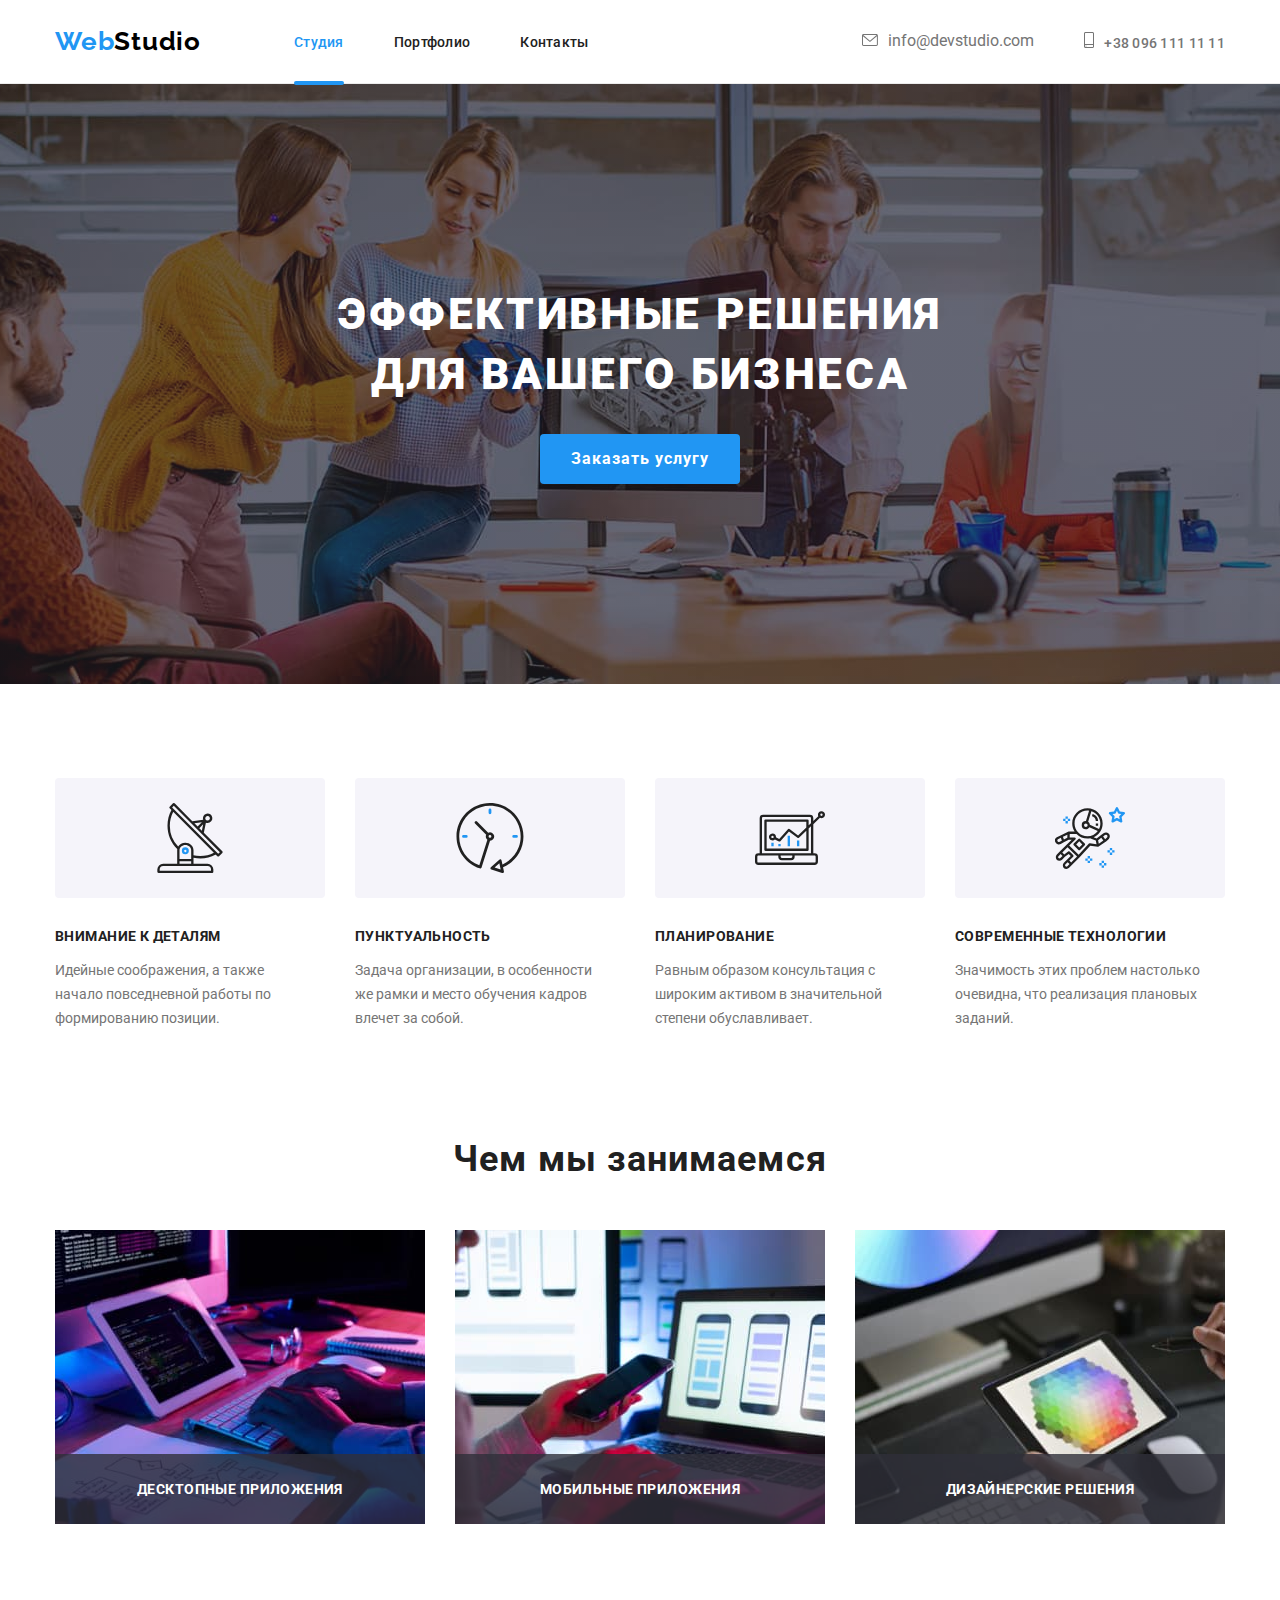
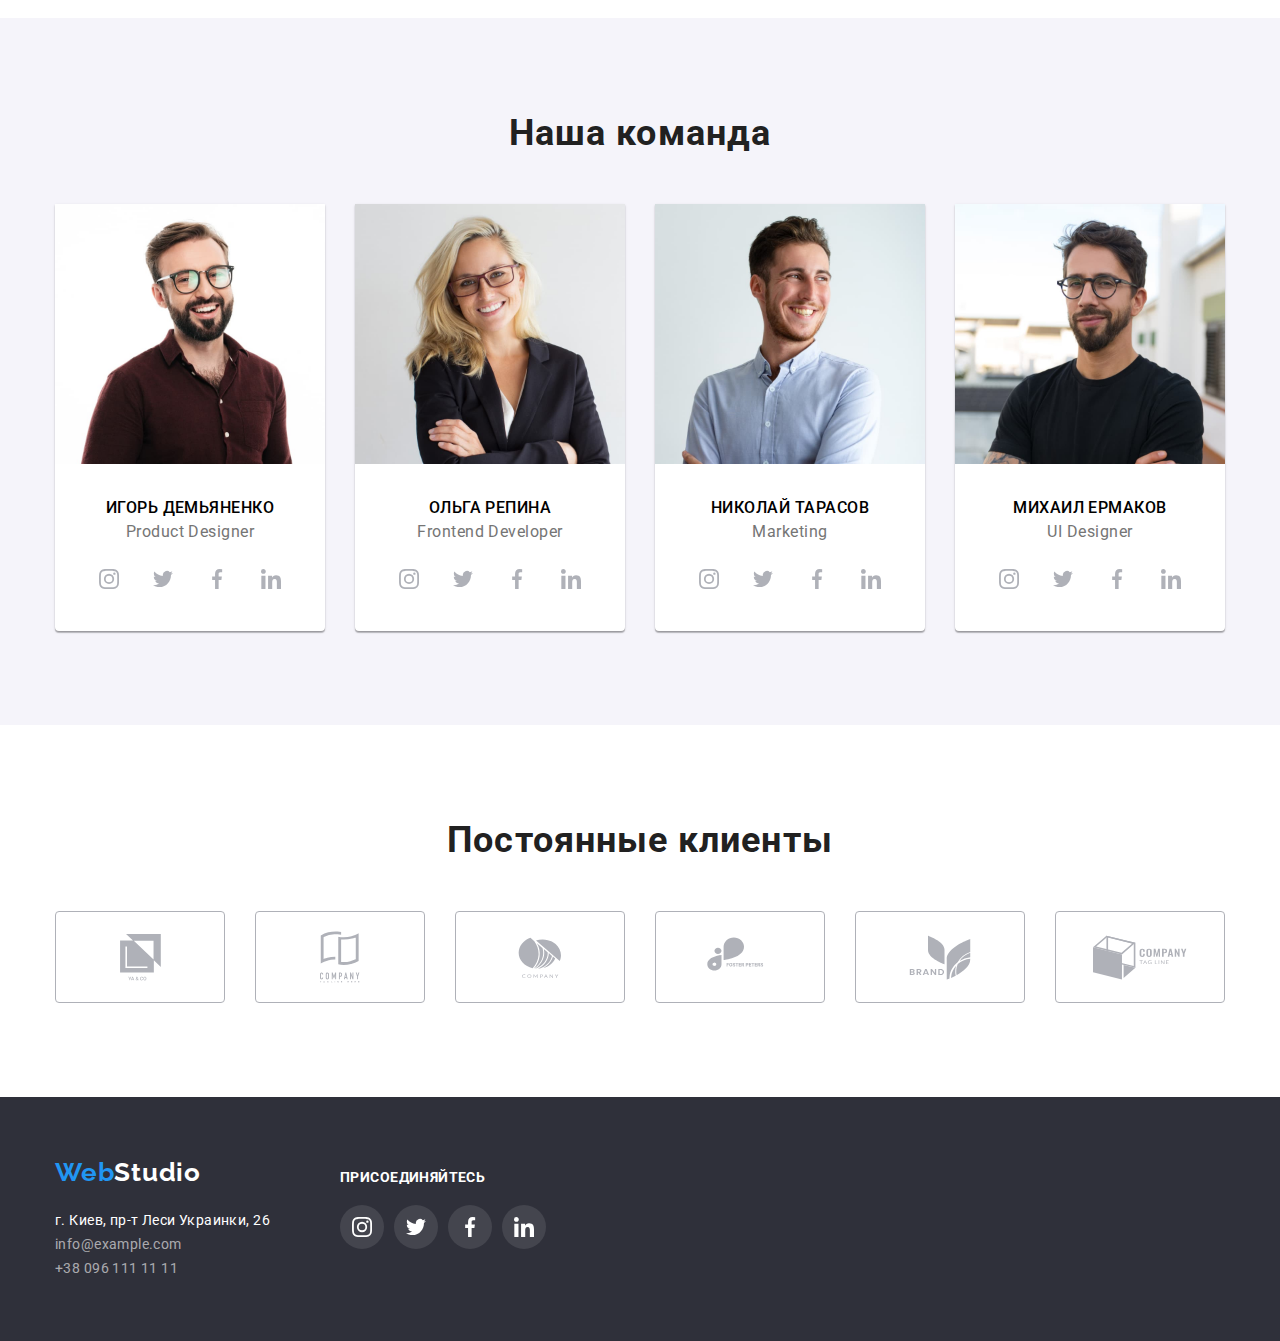
==== index.html @ 7029dd6f "Initial commit" ====
<!DOCTYPE html>
<html lang="ru">
  <head>
    <meta charset="UTF-8" />
    <meta http-equiv="X-UA-Compatible" content="IE=edge" />
    <meta name="viewport" content="width=device-width, initial-scale=1.0" />
    <title>Studio</title>
    <link rel="stylesheet" href="./css/normalize.css" />
    <link rel="stylesheet" href="./css/style.css" />
    <link rel="stylesheet" href="./css/modal.css">
    <link
      href="https://fonts.googleapis.com/css2?family=Raleway:wght@700&family=Roboto:wght@400;500;700;900&display=swap"
      rel="stylesheet"
    />
  </head>
  <body>
    <header class="header-sections">
      <div class="container header-container">
        <nav class="main-nav">
          <a class="webstudio" href="./index.html"
            ><span class="txt-bl">Web</span>Studio</a
          >
          <ul class="all-header">
            <li class="item header-link">
              <a href="./index.html" class="link current" >Студия</a>
            </li>
            <li class="item header-link">
              <a href="./portfolio.html" class="link">Портфолио</a>
            </li>
            <li class="item header-link"><a href="" class="link">Контакты</a></li>
          </ul>
          </nav>
          <ul class="header-contacts">
            <li class="item header-mail">
              <a class="header-mail-set link" href="mailto:info@devstudio.com">
                <svg class="header-mail-icon" width= "16" height= "12">
                  <use href="./images/symbol-defs.svg#icon-envelope"></use>
                </svg>info@devstudio.com</a>
            </li>
            <li class="item header-phone">
              <a class="header-phone-set link" href="tel:+380961111111">
                <svg class="header-phone-icon" width= "10" height= "16">
                <use href="./images/symbol-defs.svg#icon-smartphone"></use>
              </svg>+38 096 111 11 11</a>
            </li>
          </ul>
      </div>
    </header>
    <main>
      <section class="main-header-sections">
        <h1>
          Эффективные решения <br />
          для вашего бизнеса
        </h1>
        <button data-modal-open type="button" class="btn-open">Заказать услугу</button>
      </section>
      <section class="all-about-sections">
        <div class="container">
          <ul class="menu all-about">
            <li class="item">
              <div class="item-icon">
                <svg class="item-icon-svg">
                  <use href="./images/symbol-defs.svg#icon-antenna"></use>
                </svg>
              </div>
              <h3 class="item-text">Внимание к деталям</h3>
              <p class="about">
                Идейные соображения, а также <br />
                начало повседневной работы по <br />
                формированию позиции.
              </p>
            </li>
            <li class="item">
              <div class="item-icon">
                <svg class="item-icon-svg">
                  <use href="./images/symbol-defs.svg#icon-clock1"></use>
                </svg>
              </div>
              <h3 class="item-text">Пунктуальность</h3>
              <p class="about">
                Задача организации, в особенности <br />
                же рамки и место обучения кадров <br />
                влечет за собой.
              </p>
            </li>
            <li class="item">
              <div class="item-icon">
                <svg class="item-icon-svg">
                  <use href="./images/symbol-defs.svg#icon-diagram"></use>
                </svg>
              </div>
              <h3 class="item-text">Планирование</h3>
              <p class="about">
                Равным образом консультация с <br />
                широким активом в значительной <br />
                степени обуславливает.
              </p>
            </li>
            <li class="item">
              <div class="item-icon">
                <svg class="item-icon-svg">
                  <use href="./images/symbol-defs.svg#icon-astronaut"></use>
                </svg>
              </div>
              <h3 class="item-text">Современные технологии</h3>
              <p class="about">
                Значимость этих проблем настолько <br />
                очевидна, что реализация плановых <br />
                заданий.
              </p>
            </li>
          </ul>
        </div>
      </section>
      <section class="all-work-sections">
        <div class="container">
          <h2 class="work-text">Чем мы занимаемся</h2>
          <ul class="menu work-sections">
            <li class="item">
              <div class="work-application">
                <img src="./images/box1.jpg" alt="box1" width="370" />
                <h3 class="work-item-text">Десктопные приложения</h3>
              </div>
            </li>
            <li class="item">
              <div class="work-application">
                <img src="./images/box2.jpg" alt="box2" width="370" />
                <h3 class="work-item-text">Мобильные приложения</h3>
              </div>
            </li>
            <li class="item">
              <div class="work-application">
                <img src="./images/box3.jpg" alt="box3" width="370" />
                <h3 class="work-item-text">Дизайнерские решения</h3>
              </div>
            </li>
          </ul>
        </div>
        </section>
        <section class="team-sections">
          <div class="container">
            <h2>Наша команда</h2>
            <ul class="menu team-sections-box">
              <li class="item team">
                <img src="./images/igor.jpg" alt="igor" width="270" />
                <div class="team-text">
                  <h3 class="team-employee">Игорь Демьяненко</h3>
                  <p class="team-position">Product Designer</p>
                  <ul class="icons-list">
                    <li class="item">
                      <a class="links-list" href="">
                        <svg class="icon" width="20px" height="20px">
                          <use href="./images/symbol-defs.svg#icon-instagram"></use>
                        </svg>
                      </a>
                    </li>
                    <li class="item">
                      <a class="links-list" href="">
                        <svg class="icon" width="20px" height="20px">
                          <use href="./images/symbol-defs.svg#icon-twitter"></use>
                        </svg>
                      </a>
                    </li>
                    <li class="item">
                      <a class="links-list" href="">
                        <svg class="icon" width="20px" height="20px">
                          <use href="./images/symbol-defs.svg#icon-facebook"></use>
                        </svg>
                      </a>
                    </li>
                    <li class="item">
                      <a class="links-list" href="">
                        <svg class="icon" width="20px" height="20px">
                          <use href="./images/symbol-defs.svg#icon-linkedin"></use>
                        </svg>
                      </a>
                    </li>
                  </ul>
                </div>
              </li>
              <li class="item team">
                <img src="./images/olga.jpg" alt="olga" width="270" />
                <div class="team-text">
                  <h3 class="team-employee">Ольга Репина</h3>
                  <p class="team-position">Frontend Developer</p>
                  <ul class="icons-list">
                    <li class="item">
                      <a class="links-list" href="">
                        <svg class="icon" width="20px" height="20px">
                          <use href="./images/symbol-defs.svg#icon-instagram"></use>
                        </svg>
                      </a>
                    </li>
                    <li class="item">
                      <a class="links-list" href="">
                        <svg class="icon" width="20px" height="20px">
                          <use href="./images/symbol-defs.svg#icon-twitter"></use>
                        </svg>
                      </a>
                    </li>
                    <li class="item">
                      <a class="links-list" href="">
                        <svg class="icon" width="20px" height="20px">
                          <use href="./images/symbol-defs.svg#icon-facebook"></use>
                        </svg>
                      </a>
                    </li>
                    <li class="item">
                      <a class="links-list" href="">
                        <svg class="icon" width="20px" height="20px">
                          <use href="./images/symbol-defs.svg#icon-linkedin"></use>
                        </svg>
                      </a>
                    </li>
                  </ul>
                </div>
              </li>
              <li class="item team">
                <img src="./images/nikolay.jpg" alt="nikolay" width="270" />
                <div class="team-text">
                  <h3 class="team-employee">Николай Тарасов</h3>
                  <p class="team-position">Marketing</p>
                  <ul class="icons-list">
                    <li class="item">
                      <a class="links-list" href="">
                        <svg class="icon" width="20px" height="20px">
                          <use href="./images/symbol-defs.svg#icon-instagram"></use>
                        </svg>
                      </a>
                    </li>
                    <li class="item">
                      <a class="links-list" href="">
                        <svg class="icon" width="20px" height="20px">
                          <use href="./images/symbol-defs.svg#icon-twitter"></use>
                        </svg>
                      </a>
                    </li>
                    <li class="item">
                      <a class="links-list" href="">
                        <svg class="icon" width="20px" height="20px">
                          <use href="./images/symbol-defs.svg#icon-facebook"></use>
                        </svg>
                      </a>
                    </li>
                    <li class="item">
                      <a class="links-list" href="">
                        <svg class="icon" width="20px" height="20px">
                          <use href="./images/symbol-defs.svg#icon-linkedin"></use>
                        </svg>
                      </a>
                    </li>
                  </ul>
                </div>
              </li>
              <li class="item team">
                <img src="./images/michael.jpg" alt="michael" width="270" />
                <div class="team-text">
                  <h3 class="team-employee">Михаил Ермаков</h3>
                  <p class="team-position">UI Designer</p>
                  <ul class="icons-list">
                    <li class="item">
                      <a class="links-list" href="">
                        <svg class="icon" width="20px" height="20px">
                          <use href="./images/symbol-defs.svg#icon-instagram"></use>
                        </svg>
                      </a>
                    </li>
                    <li class="item">
                      <a class="links-list" href="">
                        <svg class="icon" width="20px" height="20px">
                          <use href="./images/symbol-defs.svg#icon-twitter"></use>
                        </svg>
                      </a>
                    </li>
                    <li class="item">
                      <a class="links-list" href="">
                        <svg class="icon" width="20px" height="20px">
                          <use href="./images/symbol-defs.svg#icon-facebook"></use>
                        </svg>
                      </a>
                    </li>
                    <li class="item">
                      <a class="links-list" href="">
                        <svg class="icon" width="20px" height="20px">
                          <use href="./images/symbol-defs.svg#icon-linkedin"></use>
                        </svg>
                      </a>
                    </li>
                  </ul>
                </div>
              </li>
            </ul>
          </div>
      </section>
      <section class="clients-sections">
        <div class="container">
          <h2 class="clients-text">Постоянные клиенты</h2>
          <ul class="clients-set">
            <li class="item">
              <a href="" class="clients-logo" >
                <svg width="41" height="46.7">
                  <use href="./images/symbol-defs.svg#icon-client1"></use>
                </svg>
              </a>
            </li>
            <li class="item">
              <a href="" class="clients-logo" >
                <svg width="40" height="52">
                  <use href="./images/symbol-defs.svg#icon-client2"></use>
                </svg>
              </a>
            </li>
            <li class="item">
              <a href="" class="clients-logo" >
                <svg width="43.46" height="41.18">
                  <use href="./images/symbol-defs.svg#icon-client3"></use>
                </svg>
              </a>
            </li>
            <li class="item">
              <a href="" class="clients-logo" >
                <svg width="84.44" height="40.62">
                  <use href="./images/symbol-defs.svg#icon-client4"></use>
                </svg>
              </a>
            </li>
            <li class="item">
              <a href="" class="clients-logo" >
                <svg width="62.64" height="45.43">
                  <use href="./images/symbol-defs.svg#icon-client5"></use>
                </svg>
              </a>
            </li>
            <li class="item">
              <a href="" class="clients-logo" >
                <svg width="93.79" height="46.7">
                  <use href="./images/symbol-defs.svg#icon-client6"></use>
                </svg>
              </a>
            </li>
          </ul>
        </div>
      </section>
    </main>
    <footer class="footer-sections">  
      <div class="container">
          <div class="container-adress">
          <a class="webstudio white" href="./index.html"
            ><span class="txt-bl">Web</span>Studio</a>
          <address>
            <ul class="footer-all">
              <li>
                <a
                  class="map link footer-adress"
                  href="https://bit.ly/3ffIdBp"
                  target="_blank"
                  rel="noopener noreferrer"
                  >г. Киев, пр-т Леси Украинки, 26</a>
              </li>
              <li>
                <a href="mailto:info@example.com" class="footer-mail">info@example.com</a
                >
              </li>
              <li>
                <a href="tel:+380961111111" class="footer-phone">+38 096 111 11 11</a
                >
              </li>
            </ul>
          </address>
          </div>
          <div class="connections">
            <h2 class="connections-text">присоединяйтесь</h2>
            <ul class="connections-set">
              <li class="item">
                <a href="" class="connections-set-icon">
                  <svg class="connections-icon">
                    <use href="./images/symbol-defs.svg#icon-instagram_footer"></use>       
                  </svg>
                </a>
              </li>
              <li class="item">
                <a href="" class="connections-set-icon">
                  <svg class="connections-icon">
                    <use href="./images/symbol-defs.svg#icon-twitter_footer"></use>       
                  </svg>
                </a>
              </li>
              <li class="item">
                <a href="" class="connections-set-icon">
                  <svg class="connections-icon">
                    <use href="./images/symbol-defs.svg#icon-facebook_footer"></use>       
                  </svg>
                </a>
              </li>
              <li class="item">
                <a href="" class="connections-set-icon">
                  <svg class="connections-icon">
                    <use href="./images/symbol-defs.svg#icon-linkedin_footer"></use>       
                  </svg>
                </a>
              </li>
            </ul>
          </div>
    </div>
    </footer>
    <div class="backdrop is-hidden" data-modal>
      <div class="modal">
        <button data-modal-close class="btn-close">
          <img src="./images/close.svg" alt="close">
        </button>
      </div>
      <script src="./js/modal.js"></script>
    </div>
  </body>
</html>
---- css/style.css ----
html {
  box-sizing: border-box;
}
*,
*::before,
*::after {
  box-sizing: border-box;
}

body {
  font-family: "Roboto", "Raleway", sans-serif;
  max-width: 1600px;
  margin: 0 auto;
}
a {
  text-decoration: none;
}

.menu {
  display: flex;
}
ul {
  margin-block-start: 0px;
  margin-block-end: 0px;
  margin-inline-start: 0px;
  margin-inline-end: 0px;
  padding-inline-start: 0px;
}
.main-nav {
  display: flex;
  align-items: center;
}
.container {
  width: 1200px;
  padding: 0px 15px;
  margin: 0 auto;
}
.sections {
  padding: 94px 0;
}
.header-sections {
  border-bottom: 1px solid rgba(236, 236, 236, 1);
}
.txt-bl {
  color: #2196f3;
}

.webstudio {
  color: black;
  font-family: Raleway;
  font-style: normal;
  font-weight: bold;
  font-size: 26px;
  line-height: 31px;
  letter-spacing: 0.03em;
  text-decoration: none;
}

li {
  list-style-type: none;
}
.all-header {
  display: flex;
  margin-left: 93px;
}

.all-header .item {
  margin-right: 50px;
}
.all-header .item:last-child {
  margin-right: 0px;
}
.all-header .link {
  display: block;
  padding-top: 32px;
  padding-bottom: 32px;
}
.header-container {
  display: flex;
}
h1 {
  color: #fff;
  font-style: normal;
  font-weight: 900;
  font-size: 44px;
  line-height: 60px;
  text-align: center;
  letter-spacing: 0.06em;
  text-transform: uppercase;
  margin-block-start: 0px;
  margin-block-end: 0px;
 }
h2 {
  color: #212121;
  font-style: normal;
  font-weight: bold;
  font-size: 36px;
  line-height: 42px;
  text-align: center;
  letter-spacing: 0.03em;
  margin-block-start: 0;
    margin-block-end: 0;
    margin-inline-start: 0;
    margin-inline-end: 0;
}
h3 {
  color: #212121;
  font-style: normal;
  font-weight: bold;
  font-size: 14px;
  line-height: 16px;
  letter-spacing: 0.03em;
  text-transform: uppercase;
  inherits: none;
}

.header-link {
  text-decoration: none;
  font-style: normal;
  font-weight: 500;
  font-size: 14px;
  line-height: 16px;
  letter-spacing: 0.02em;

}
.header-link a {
  color: #212121;
  display: block;

}
a.current {
  position: relative;
  color: #2196f3;
  
}
a.current::after {
  content: "";
  position: absolute;
  display: block;
  width: 100%;
  height: 4px;
  bottom: -3px;
  background-color: #2196f3;
  border-radius: 2px;

}
.header-link a:hover,
.header-link a:focus {
  color: #2196f3;
  transition-property: color;
  transition-duration: 250ms;
  transition-timing-function: cubic-bezier(0.4, 0, 0.2, 1);
  transition-delay: 0s;
}

.header-contacts {
  display: flex;
  margin-left: auto;
  align-items: center;
}
.header-contacts .link {
  display: block;
  padding-top: 32px;
  padding-bottom: 32px;
}
.header-contacts .item + .item {
  margin-left: 50px;
}
.header-contacts .item .header-mail {
  font-style: normal;
  font-weight: 500;
  font-size: 14px;
  line-height: 16px;
  letter-spacing: 0.02em;
}
.header-mail {
  display: flex;
  align-items: center;
}

.header-mail-icon {
  margin-right: 10px;
  fill: currentColor;
  
}
.header-mail a {
  color: rgba(117, 117, 117, 1);
  display: flex;
  align-items: center;
}
.header-mail a:hover,
.header-mail a:focus {
  color: #2196f3;
  transition-property: color;
  transition-duration: 250ms;
  transition-timing-function: cubic-bezier(0.4, 0, 0.2, 1);
  transition-delay: 0s;
}

.header-phone {
  font-style: normal;
  font-weight: 500;
  font-size: 14px;
  line-height: 16px;
  letter-spacing: 0.02em;

}
.header-phone-set {
  display: flex;
  align-items: center;
}
.header-phone-icon {
  margin-right: 10px;
  fill: currentColor;
}

.header-phone a {
  color: rgba(117, 117, 117, 1);

}
.header-phone a:hover,
.header-phone a:focus {
  color: #2196f3;
  transition-property: color;
  transition-duration: 250ms;
  transition-timing-function: cubic-bezier(0.4, 0, 0.2, 1);
  transition-delay: 0s;
}

.main-header-sections {
  background-color: #2f303a;
  padding-bottom: 200px;
  padding-top: 200px;
  max-width: 1600px;
  height: 600px;
  background-image: linear-gradient(to right, rgba(47, 48, 58, 0.4), rgba(47, 48, 58, 0.4)), url(../images/background.jpg);
  background-size: cover;
  background-position: center;
}
.btn-open {
  color: white;
  background-color: #2196f3;
  font-family: Roboto;
  font-style: normal;
  font-weight: bold;
  font-size: 16px;
  line-height: 30px;
  letter-spacing: 0.06em;
  width: 200px;
  height: 50px;
  border: none;
  border-radius: 4px;
  margin: 0 auto;
  display: block;
  margin-top: 30px;
  cursor: pointer;
}

.all-about-sections {
  padding-top: 94px;
}

.all-about {
  justify-content: center;
  width: 1170px;
}
.all-about .item + .item {
  margin-left: 30px;
}

.about {
  color: #757575;
  font-style: normal;
  font-weight: normal;
  font-size: 14px;
  line-height: 24px;
}
.item-icon {
  display: flex;
  align-items: center;
  justify-content: center;
  background-color: #F5F4FA;
  border-radius: 4px;
  width: 270px;
  height: 120px;
  margin-bottom: 30px;

}
.item-icon-svg {
  width: 70px;
  height: 70px;
}
.item-text {
  margin-top: 0px;
}

.all-work-sections {
  padding-top: 94px;
  padding-bottom: 94px;
}
.work-sections .item + .item {
  margin-left: 30px;
}

.work-text {
  margin-top: 0px;
  margin-bottom: 50px;
}

.menu .item.team {
  justify-content: center;
}
.work-application {
  position: relative;
  display: flex;
  justify-content: center;
  align-items: flex-end;
}
.work-application::before {
  display: inline-block;
  position: absolute;
  content: "";
  width: 370px;
  height: 70px;
  background: rgba(47, 48, 58, 0.8);
}
.work-item-text {
  position: absolute;
  bottom: 27px;
  color: #fff;
  font-size: 14px;
  text-transform: uppercase;
  margin-block-start: 0;
   margin-block-end: 0;
}
.team-sections {
  background-color: #f5f4fa;
  padding-top: 94px;
  padding-bottom: 94px;
}
.team-sections .item + .item {
  margin-left: 30px;
}
.team-sections-box {
  justify-content: center;
  margin-top: 50px;
}
.item.team {
  box-shadow: 0px 1px 3px rgba(0, 0, 0, 0.12), 0px 1px 1px rgba(0, 0, 0, 0.14), 0px 2px 1px rgba(0, 0, 0, 0.2);
  border-radius: 0px 0px 4px 4px;
  background-color: white;
}
.team-text {
  padding-top: 30px;
  padding-bottom: 30px;
  padding-left: 32px;
  padding-right: 32px;

}
.team-employee {
  color: black;
  font-style: normal;
  font-weight: 500;
  font-size: 16px;
  line-height: 19px;
  text-align: center;
  letter-spacing: 0.03em;
  margin-top: 0;
  margin-bottom: 5px;
}
.team-position {
  color: #757575;
  font-style: normal;
  font-weight: normal;
  font-size: 16px;
  line-height: 19px;
  text-align: center;
  letter-spacing: 0.03em;
  margin-top: 5px;
  margin-bottom: 0;
}
.icons-list{
  display: flex;
  justify-content: space-between;
  margin-top: 16px;
  fill: #757575;
}
.icons-list .item + .item {
  margin-left: 10px;
}
.links-list {
  display: flex;
  height: 44px;
  width: 44px;
  border-radius: 50%;
  justify-content: center;
  align-items: center;
  fill: #AFB1B8;

}

.links-list:hover,
.links-list:focus {
  background-color: #2196f3;
  fill: #ffffff;
  transition-property: background-color;
  transition-property: fill;
  transition-duration: 250ms;
  transition-timing-function: cubic-bezier(0.4, 0, 0.2, 1);
  transition-delay: 0s; 
}

.clients-sections {
  padding-top: 94px;
  padding-bottom: 94px;
}

.clients-set {
  display: flex;
  justify-content: space-between;
  margin-top: 50px;
}
.clients-logo {
  display: flex;
  width: 170px;
  height: 92px;
  justify-content: center;
  align-items: center;
  padding: 16px 32px;
  border: 1px solid #AFB1B8;
  border-radius: 4px;
  fill: #AFB1B8;
}

.clients-set :hover,
.clients-set :focus {
  border-color:  #2196F3;
  fill: #2196F3;
  cursor: pointer;
  transition-property: border-color;
  transition-property: fill;
  transition-duration: 250ms;
  transition-timing-function: cubic-bezier(0.4, 0, 0.2, 1);
  transition-delay: 0s; 
}

.clients-set .item + .item {
  margin-left: 30px;
}

.footer-sections {
  background-color: #2f303a;
  padding-top: 60px;
  padding-bottom: 61px;
}
.footer-sections .container {
  display: flex;
}
.link.footer-adress {
  color: white;
  text-decoration: none;
  font-style: normal;
  font-weight: normal;
  font-size: 14px;
  line-height: 24px;
  letter-spacing: 0.03em;
}
.txt-bl {
  margin-bottom: 20px;
}
.webstudio.white {
  display: block;
  margin-bottom: 20px;
}
.footer-mail {
  color: rgba(255, 255, 255, 0.6);
  text-decoration: none;
  font-style: normal;
  font-weight: normal;
  font-size: 14px;
  line-height: 24px;
  letter-spacing: 0.03em;
}
.footer-phone {
  color: rgba(255, 255, 255, 0.6);
  text-decoration: none;
  font-style: normal;
  font-weight: normal;
  font-size: 14px;
  line-height: 24px;
  letter-spacing: 0.03em;
}

.white {
  color: white;
}
.connections {
  margin-top: 12px;
  margin-left: 70px;
}
.connections-text {
  color: white;
  font-style: normal;
  font-weight: bold;
  font-size: 14px;
  line-height: 16px;
  letter-spacing: 0.03em;
  text-transform: uppercase;
  margin-bottom: 20px;
  text-align: left;

}
.connections-set {
  display: flex;
  justify-content: space-between;
  width: 206px;
  margin: 0 auto;
}
.connections-set-icon {
  display: flex;
  height: 44px;
  width: 44px;
  border-radius: 50%;
  justify-content: center;
  align-items: center;
  background: rgba(255, 255, 255, 0.1);
  fill: white;
}
.connections-set-icon:hover,
.connections-set-icon:focus {
  background-color: #2196f3;
  transition-property: background-color;
  transition-duration: 250ms;
  transition-timing-function: cubic-bezier(0.4, 0, 0.2, 1);
  transition-delay: 0s; 
}

.connections-set .item + .item{
  margin-left: 10px;
  
}
.connections-icon {
  width: 20px;
  height: 20px;
}
/* Portfilio*/
.all-port-sections {
  padding-top: 94px;
  padding-bottom: 94px;
}
.btn-port {
  color: #212121;
  background-color: #f5f4fa;
  font-family: roboto;
  font-style: normal;
  font-weight: 500;
  font-size: 16px;
  line-height: 26px;
  height: 38px;
  letter-spacing: 0.03em;
  border: none;
  border-radius: 4px;
  padding: 6px 22px 6px 22px;
  white-space: nowrap;
}
.btn-port:hover,
.btn-port:focus {
  color: white;
  background-color: #2196f3;
  box-shadow: 0px 3px 1px rgba(0, 0, 0, 0.1), 0px 1px 2px rgba(0, 0, 0, 0.08),
    0px 2px 2px rgba(0, 0, 0, 0.12);
  transition-property: color;
  transition-property: background-color;
  transition-property: box-shadow;
  transition-duration: 250ms;
  transition-timing-function: cubic-bezier(0.4, 0, 0.2, 1);
  transition-delay: 0s; 
    
}



.menu-btn {
  display: flex;
  justify-content: center;
  margin-bottom: 50px;

}
.menu-btn .item + .item {
  margin-left: 8px;
}
h4 {
  color: #212121;
  font-style: normal;
  font-weight: bold;
  font-size: 18px;
  line-height: 36px;
  letter-spacing: 0.06em;
}
.container-port {
  padding-bottom: 94px;
}

.card-set {
  display: flex;
  flex-wrap: wrap;
  margin-left: -30px;
  margin-top: -30px;
  list-style: none;
}

.item-port {
  display: flex;
  margin-left: 30px;
  margin-top: 30px;
  flex-basis: cals((100%-90px)/3);
  
}
.item-port-card {
  display: inline-block;
  transition-property: box-shadow;
  transition-duration: 250ms;
  transition-timing-function: cubic-bezier(0.4, 0, 0.2, 1);
  transition-delay: 0s; 
}
.item-port-card:hover,
.item-port-card:focus {
  box-shadow: 0px 1px 1px rgba(0, 0, 0, 0.12), 0px 4px 4px rgba(0, 0, 0, 0.06), 1px 4px 6px rgba(0, 0, 0, 0.16);
  
}

.card-thumb {
  margin-bottom: -4.5px;
  position: relative;
  overflow: hidden ;
}

.card-thumb-text {
  position: absolute;
  top: 100%;
  left: 0;
  width: 100%;
  height: 106%;
  display: flex;
  justify-content: left;
  align-items: center;
  padding: 0 24px;
  background-color: #2196f3;
  font-size: 18px;
  line-height: 1.56;
  letter-spacing: 0.03em;
  color: #fff;
  transform: translateY(0);
  transition-duration: 250ms;
  transition-timing-function: cubic-bezier(0.4, 0, 0.2, 1);
}

.item-port-card:hover .card-thumb-text,
.item-port-card:focus .card-thumb-text {
    transform: translateY(-100%);
}

.card-content {
  padding: 20px 24px;
  border: 1px solid rgba(238, 238, 238, 1);
  border-top: none;
}
.card-heading {
  color: #212121;
  font-style: normal;
  font-weight: bold;
  font-size: 18px;
  line-height: 36px;
  letter-spacing: 0.06em;
  margin-top: 0;
  margin-bottom: 2px;
}
.card-text {
  color: #757575;
  font-style: normal;
  font-weight: normal;
  font-size: 16px;
  line-height: 30px;
  letter-spacing: 0.03em;
  margin-top: 2px;
  margin-bottom: 0;
}
/*Modal*/
.backdrop.is-hidden {
  opacity: 0;
  pointer-events: none;
}
.backdrop {
  position: fixed;
  top: 0;
  left: 0;
  width: 100%;
  height: 100%;
  background: rgba(0, 0, 0, 0.2);
}
.modal {
  position: absolute;
  top: 50%;
  left: 50%;
  transform: translate(-50%, -50%);
  min-width: 528px;
  min-height: 581px;
  background-color: #fff;
  padding: 10px;
  box-shadow: 0px 1px 3px rgba(0, 0, 0, 0.12), 0px 1px 1px rgba(0, 0, 0, 0.14), 0px 2px 1px rgba(0, 0, 0, 0.2);
  border-radius: 4px;
}
.btn-close {
  position: absolute;
  top: 8px;
  right: 8px;
  display: flex;
  justify-content: center;
  align-items: center;
  width: 30px;
  height: 30px;
  border: 1px solid rgba(0, 0, 0, 0.1);
  border-radius: 50%;
  cursor: pointer;
      background-color: transparent;
}
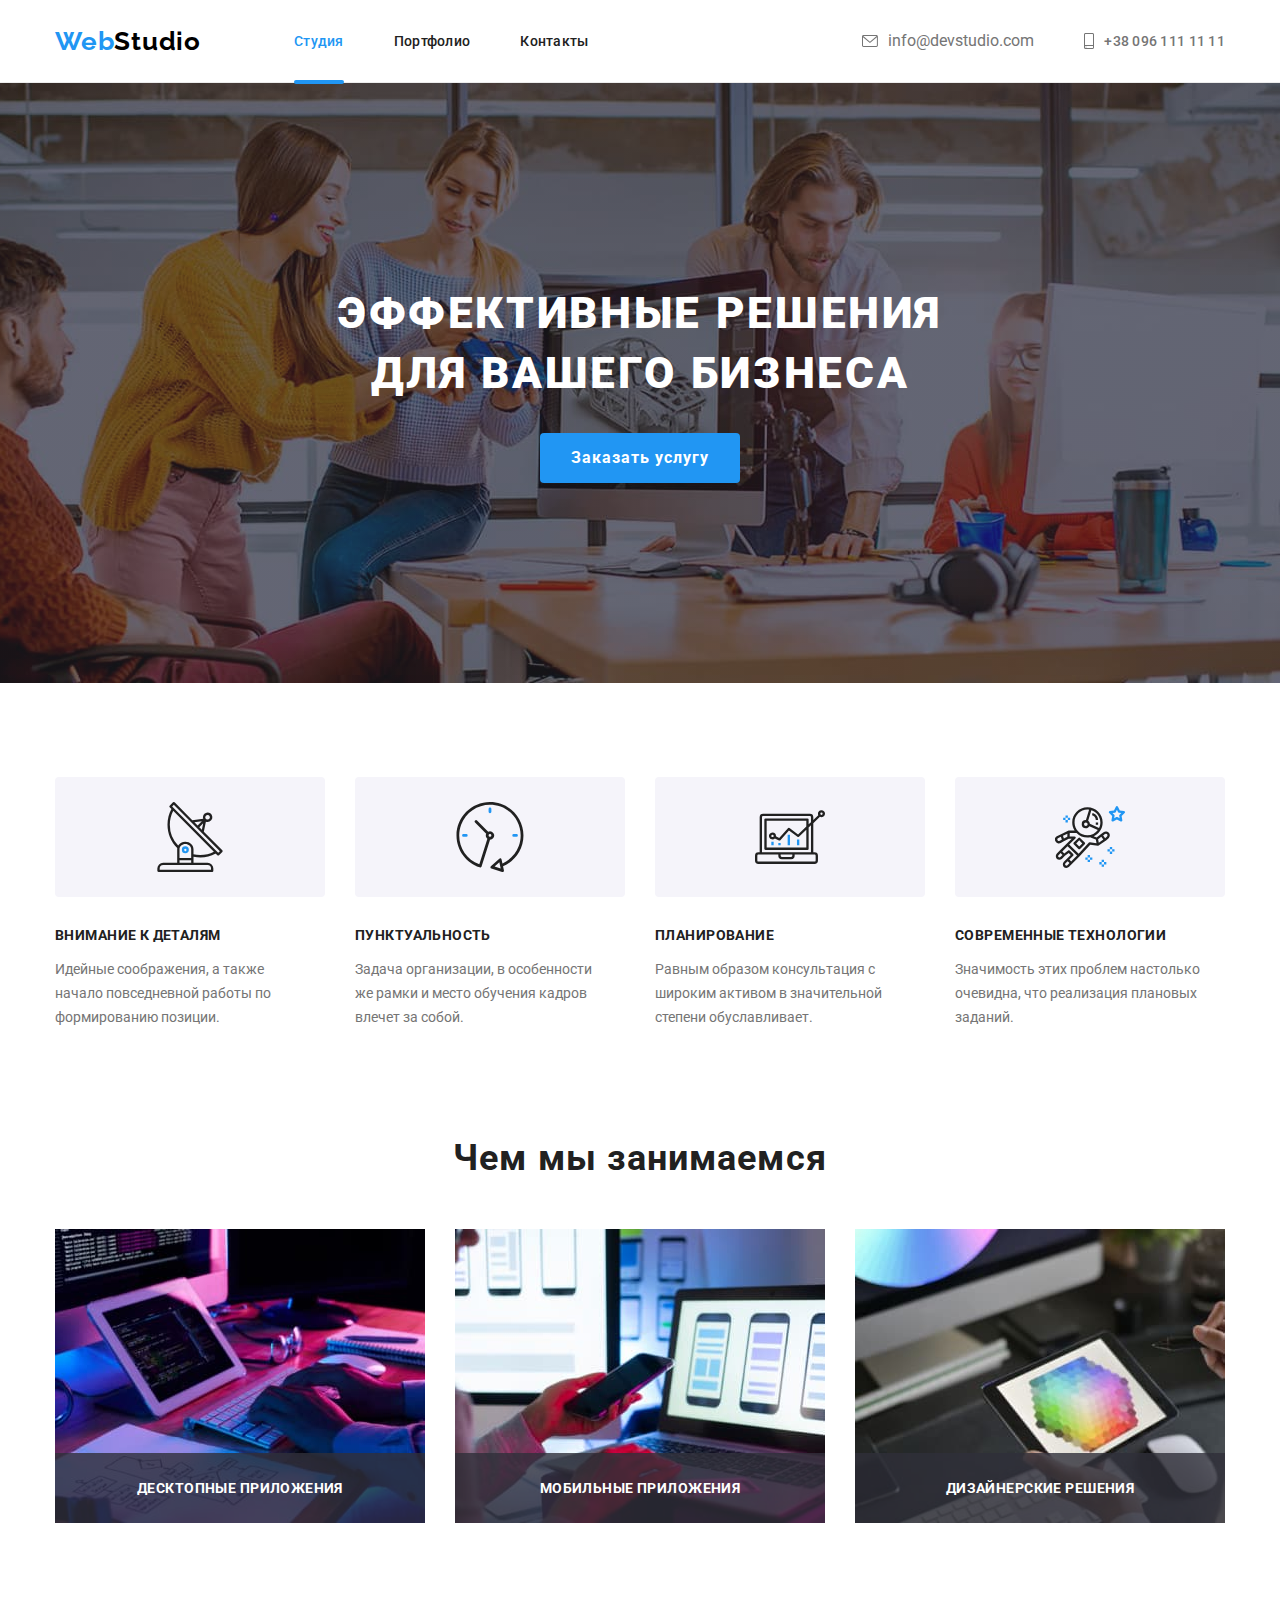
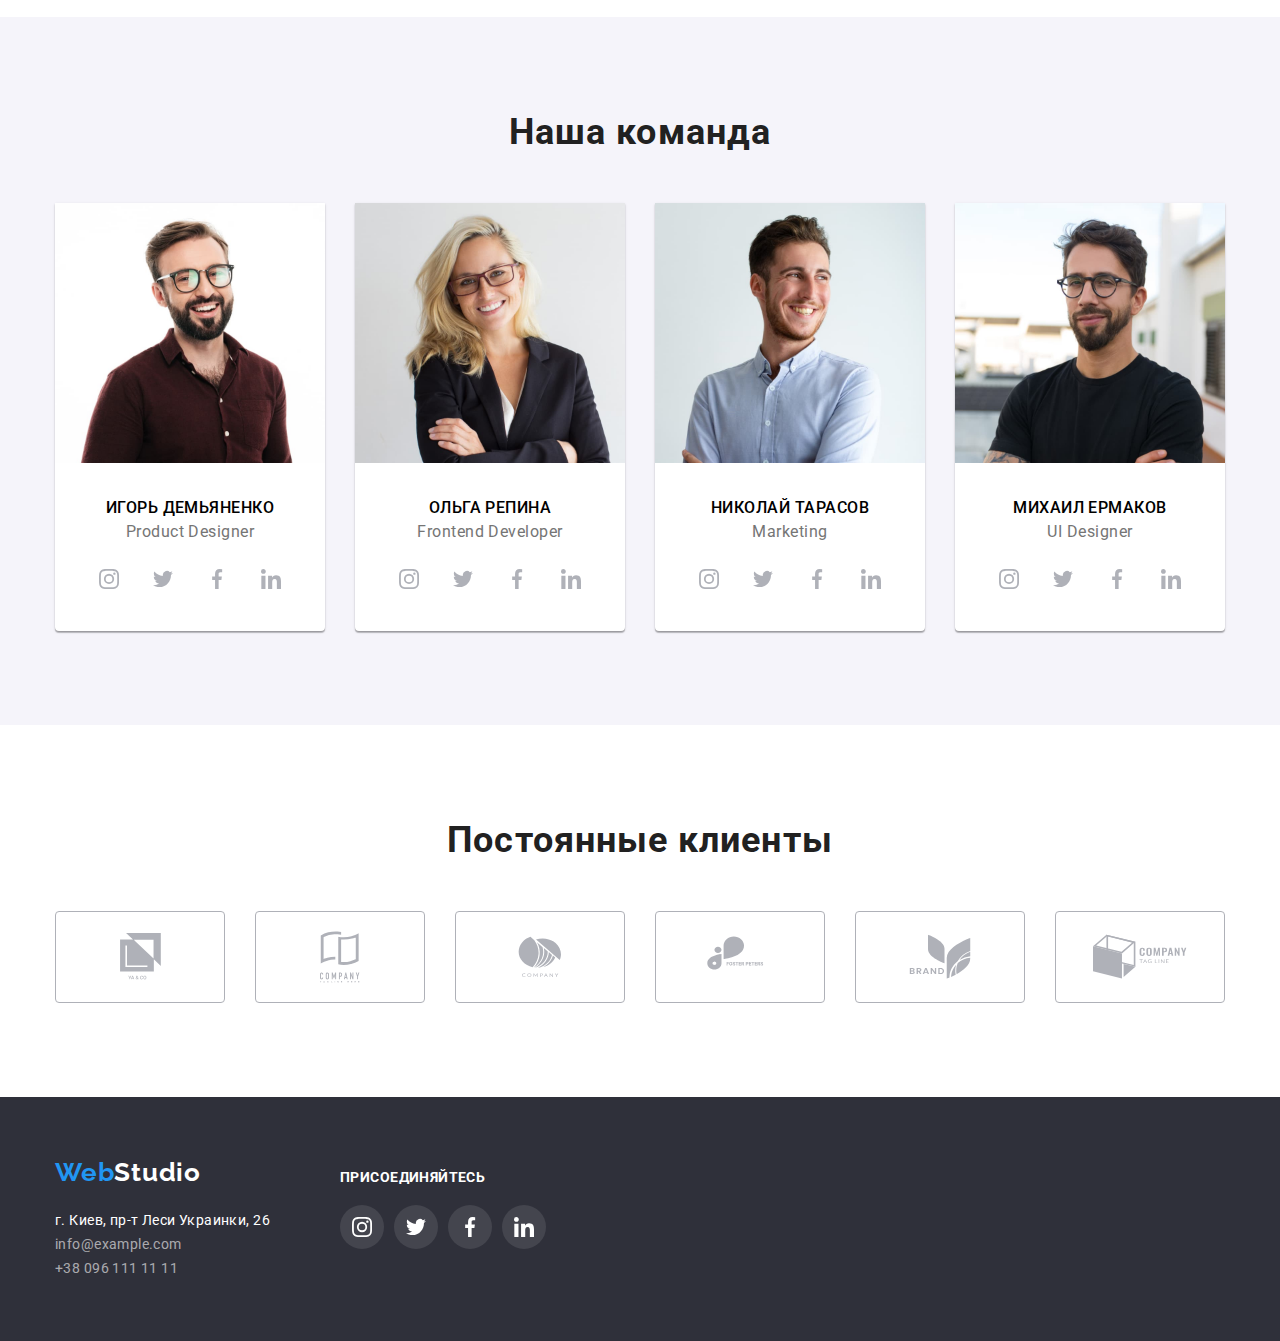
==== commit da4dac5f: "Submit 1" ====
--- a/index.html
+++ b/index.html
@@ -7,7 +7,6 @@
     <title>Studio</title>
     <link rel="stylesheet" href="./css/normalize.css" />
     <link rel="stylesheet" href="./css/style.css" />
-    <link rel="stylesheet" href="./css/modal.css">
     <link
       href="https://fonts.googleapis.com/css2?family=Raleway:wght@700&family=Roboto:wght@400;500;700;900&display=swap"
       rel="stylesheet"
--- a/css/style.css
+++ b/css/style.css
@@ -159,7 +159,7 @@
   align-items: center;
 }
 .header-contacts .link {
-  display: block;
+  display: flex;
   padding-top: 32px;
   padding-bottom: 32px;
 }
